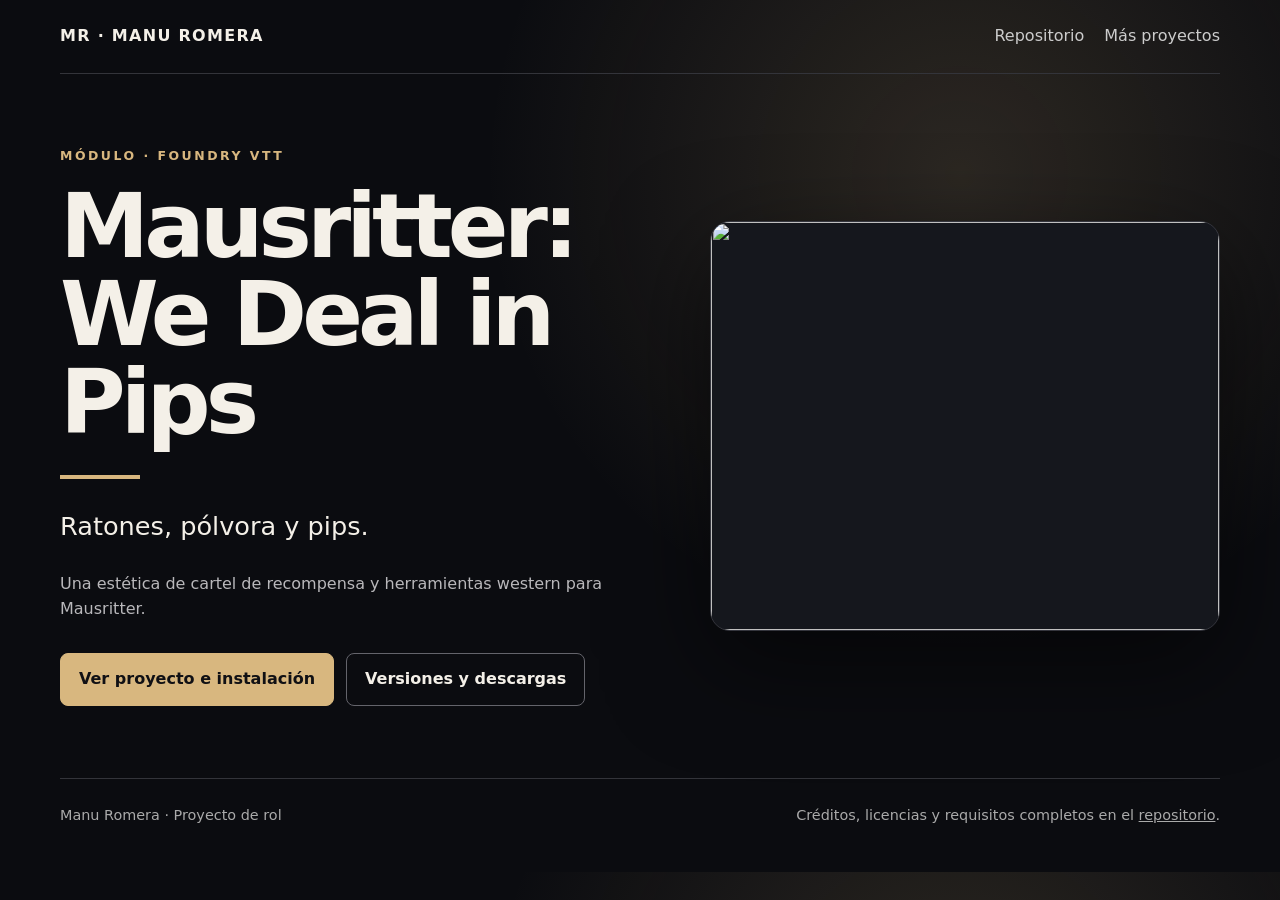
==== docs/index.html @ 1dc0e9ee "Add project landing page" ====
<!doctype html><html lang="es"><head><meta charset="utf-8"><meta name="viewport" content="width=device-width, initial-scale=1"><meta name="theme-color" content="#0b0c10"><title>Mausritter: We Deal in Pips · Manu Romera</title><meta name="description" content="Ratones, pólvora y pips."><style>:root{color-scheme:dark;--accent:#d8b77f}*{box-sizing:border-box}body{margin:0;background:radial-gradient(circle at 75% 20%,color-mix(in srgb,var(--accent) 16%,transparent),transparent 40%),#0b0c10;color:#f4f0e8;font-family:system-ui,-apple-system,Segoe UI,sans-serif;line-height:1.55}a{color:inherit}header,main,footer{width:min(1160px,calc(100% - 36px));margin:auto}header{display:flex;justify-content:space-between;gap:20px;align-items:center;padding:24px 0;border-bottom:1px solid #33343a}header a{text-decoration:none}header strong{letter-spacing:.08em}header nav{display:flex;gap:20px;color:#ccc}main{min-height:78vh;display:grid;grid-template-columns:1fr .88fr;align-items:center;gap:6%;padding:72px 0}.eyebrow{color:var(--accent);text-transform:uppercase;letter-spacing:.2em;font-size:.78rem;font-weight:800}h1{font-size:clamp(3rem,7vw,6rem);line-height:.98;letter-spacing:-.055em;margin:18px 0 28px}h1:after{content:"";display:block;width:80px;height:4px;background:var(--accent);margin-top:28px}.lead{font-size:clamp(1.25rem,2vw,1.6rem);max-width:600px}.detail{color:#b9b8bb;max-width:610px}.buttons{display:flex;flex-wrap:wrap;gap:12px;margin-top:32px}.buttons a{padding:13px 18px;border:1px solid #64646b;text-decoration:none;border-radius:8px;font-weight:700}.buttons .primary{background:var(--accent);color:#101014;border-color:var(--accent)}.visual{min-height:410px;background:#15171d;border:1px solid #34353d;border-radius:20px;display:grid;place-items:center;overflow:hidden;box-shadow:0 32px 100px #0008}.art{width:100%;height:100%;max-height:570px;object-fit:contain}.symbol{font-size:clamp(5rem,14vw,12rem);font-weight:900;letter-spacing:-.12em;color:var(--accent)}.symbol span{font-size:.4em;vertical-align:top;margin-left:.2em}footer{padding:25px 0 45px;border-top:1px solid #33343a;color:#aaa;font-size:.9rem;display:flex;justify-content:space-between;gap:20px;flex-wrap:wrap}@media(max-width:760px){main{grid-template-columns:1fr;padding:45px 0;gap:35px}.visual{min-height:250px}header nav{gap:10px;font-size:.85rem}}</style></head><body><header><a href="https://github.com/ManuRomera"><strong>MR · MANU ROMERA</strong></a><nav><a href="https://github.com/ManuRomera/mausritter-wdip">Repositorio</a><a href="https://github.com/ManuRomera?tab=repositories">Más proyectos</a></nav></header><main><div><div class="eyebrow">Módulo · Foundry VTT</div><h1>Mausritter: We Deal in Pips</h1><p class="lead">Ratones, pólvora y pips.</p><p class="detail">Una estética de cartel de recompensa y herramientas western para Mausritter.</p><div class="buttons"><a class="primary" href="https://github.com/ManuRomera/mausritter-wdip">Ver proyecto e instalación</a><a href="https://github.com/ManuRomera/mausritter-wdip/releases">Versiones y descargas</a></div></div><div class="visual"><img class="art" src="https://raw.githubusercontent.com/ManuRomera/mausritter-wdip/main/assets/wdip-cover.webp" alt="" loading="lazy"></div></main><footer><span>Manu Romera · Proyecto de rol</span><span>Créditos, licencias y requisitos completos en el <a href="https://github.com/ManuRomera/mausritter-wdip">repositorio</a>.</span></footer></body></html>
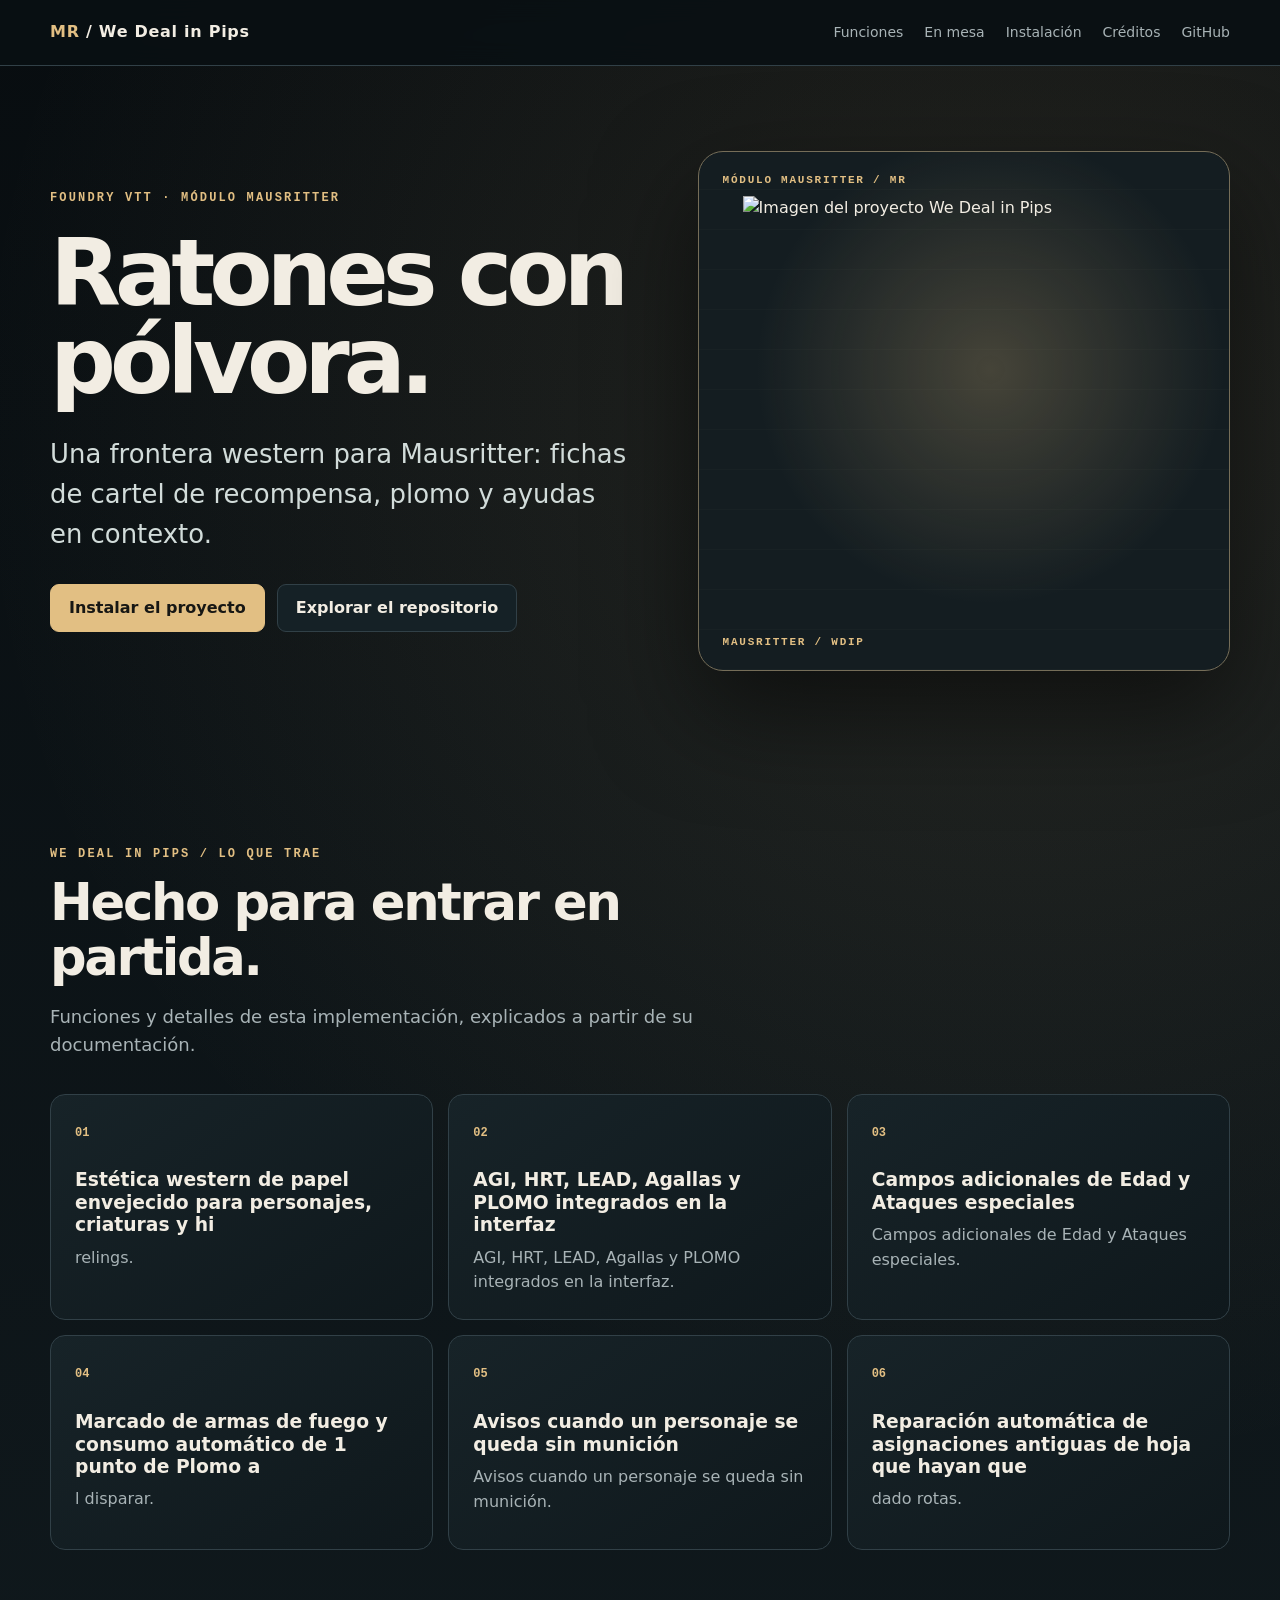
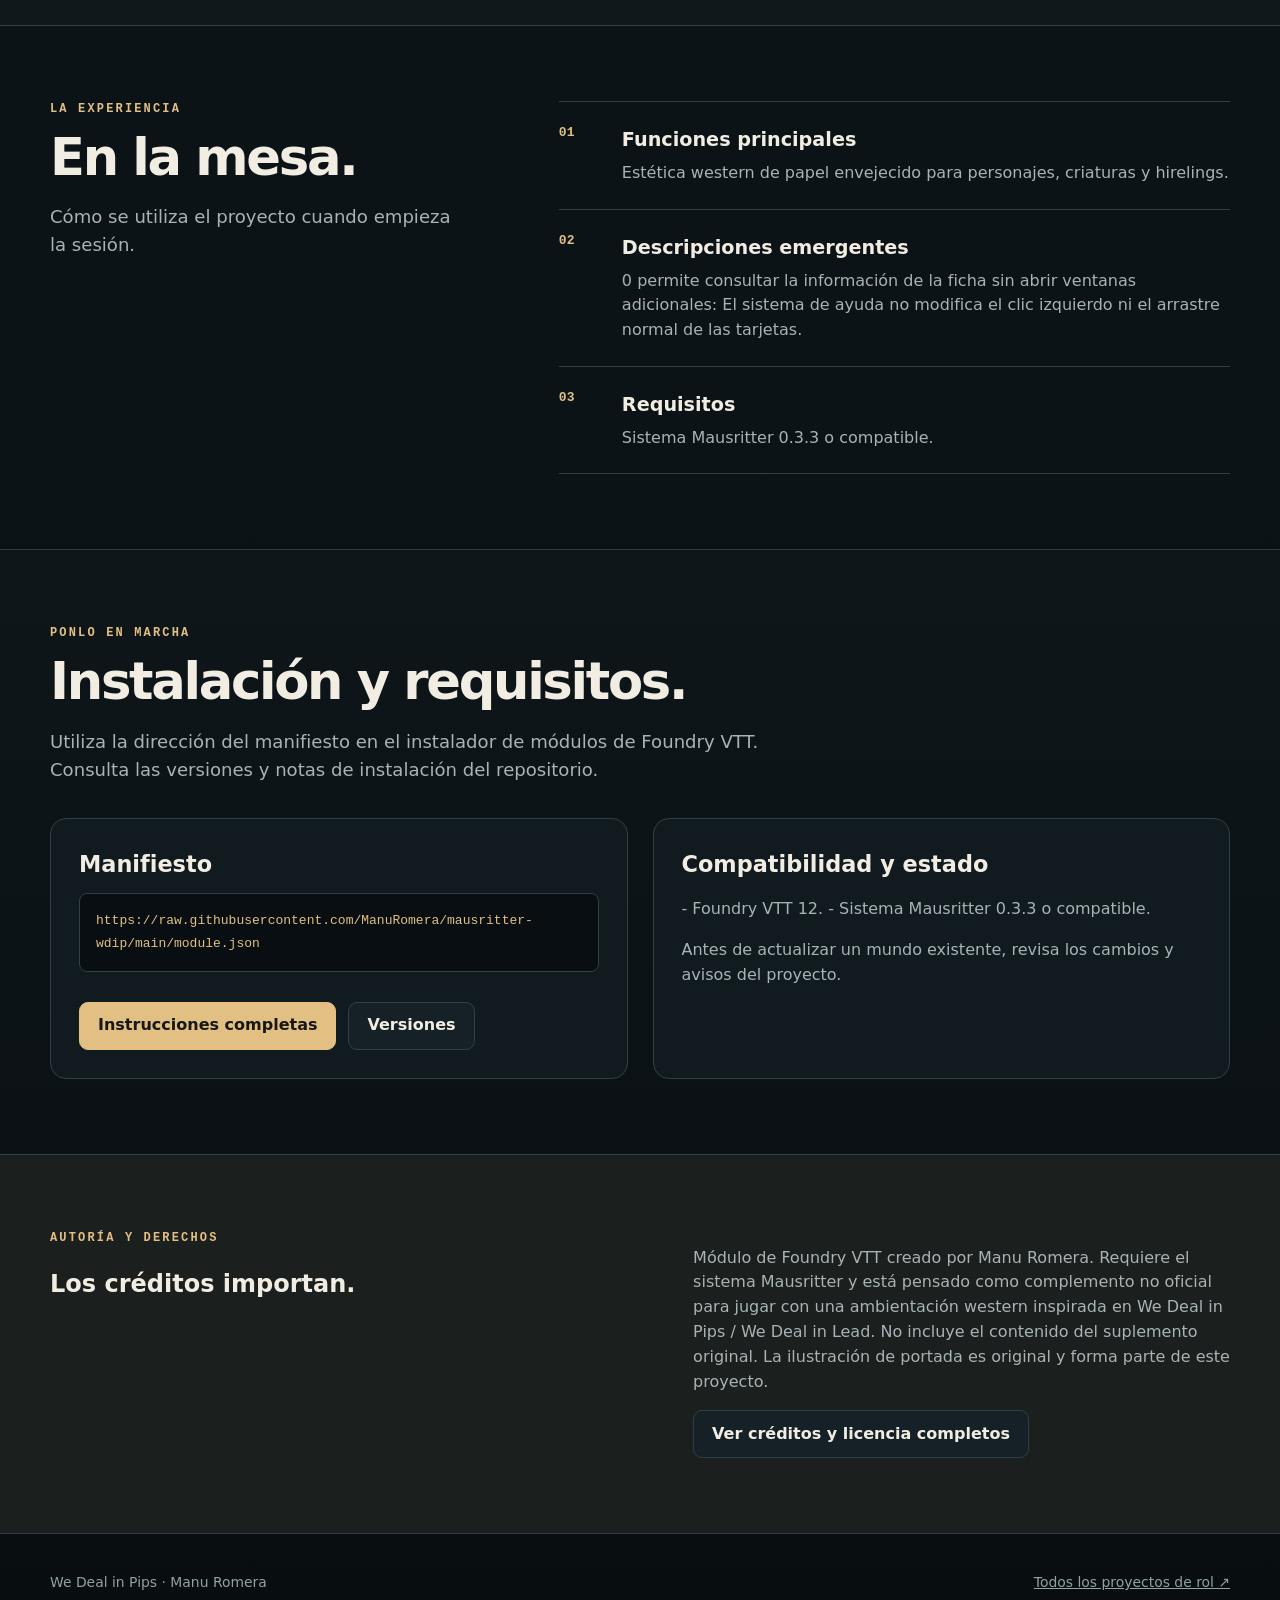
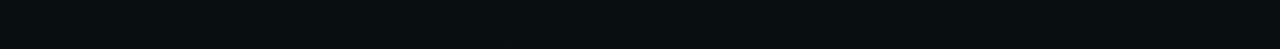
==== commit dc474438: "Expand project page with documented features and installation" ====
--- a/docs/index.html
+++ b/docs/index.html
@@ -1 +1 @@
-<!doctype html><html lang="es"><head><meta charset="utf-8"><meta name="viewport" content="width=device-width, initial-scale=1"><meta name="theme-color" content="#0b0c10"><title>Mausritter: We Deal in Pips · Manu Romera</title><meta name="description" content="Ratones, pólvora y pips."><style>:root{color-scheme:dark;--accent:#d8b77f}*{box-sizing:border-box}body{margin:0;background:radial-gradient(circle at 75% 20%,color-mix(in srgb,var(--accent) 16%,transparent),transparent 40%),#0b0c10;color:#f4f0e8;font-family:system-ui,-apple-system,Segoe UI,sans-serif;line-height:1.55}a{color:inherit}header,main,footer{width:min(1160px,calc(100% - 36px));margin:auto}header{display:flex;justify-content:space-between;gap:20px;align-items:center;padding:24px 0;border-bottom:1px solid #33343a}header a{text-decoration:none}header strong{letter-spacing:.08em}header nav{display:flex;gap:20px;color:#ccc}main{min-height:78vh;display:grid;grid-template-columns:1fr .88fr;align-items:center;gap:6%;padding:72px 0}.eyebrow{color:var(--accent);text-transform:uppercase;letter-spacing:.2em;font-size:.78rem;font-weight:800}h1{font-size:clamp(3rem,7vw,6rem);line-height:.98;letter-spacing:-.055em;margin:18px 0 28px}h1:after{content:"";display:block;width:80px;height:4px;background:var(--accent);margin-top:28px}.lead{font-size:clamp(1.25rem,2vw,1.6rem);max-width:600px}.detail{color:#b9b8bb;max-width:610px}.buttons{display:flex;flex-wrap:wrap;gap:12px;margin-top:32px}.buttons a{padding:13px 18px;border:1px solid #64646b;text-decoration:none;border-radius:8px;font-weight:700}.buttons .primary{background:var(--accent);color:#101014;border-color:var(--accent)}.visual{min-height:410px;background:#15171d;border:1px solid #34353d;border-radius:20px;display:grid;place-items:center;overflow:hidden;box-shadow:0 32px 100px #0008}.art{width:100%;height:100%;max-height:570px;object-fit:contain}.symbol{font-size:clamp(5rem,14vw,12rem);font-weight:900;letter-spacing:-.12em;color:var(--accent)}.symbol span{font-size:.4em;vertical-align:top;margin-left:.2em}footer{padding:25px 0 45px;border-top:1px solid #33343a;color:#aaa;font-size:.9rem;display:flex;justify-content:space-between;gap:20px;flex-wrap:wrap}@media(max-width:760px){main{grid-template-columns:1fr;padding:45px 0;gap:35px}.visual{min-height:250px}header nav{gap:10px;font-size:.85rem}}</style></head><body><header><a href="https://github.com/ManuRomera"><strong>MR · MANU ROMERA</strong></a><nav><a href="https://github.com/ManuRomera/mausritter-wdip">Repositorio</a><a href="https://github.com/ManuRomera?tab=repositories">Más proyectos</a></nav></header><main><div><div class="eyebrow">Módulo · Foundry VTT</div><h1>Mausritter: We Deal in Pips</h1><p class="lead">Ratones, pólvora y pips.</p><p class="detail">Una estética de cartel de recompensa y herramientas western para Mausritter.</p><div class="buttons"><a class="primary" href="https://github.com/ManuRomera/mausritter-wdip">Ver proyecto e instalación</a><a href="https://github.com/ManuRomera/mausritter-wdip/releases">Versiones y descargas</a></div></div><div class="visual"><img class="art" src="https://raw.githubusercontent.com/ManuRomera/mausritter-wdip/main/assets/wdip-cover.webp" alt="" loading="lazy"></div></main><footer><span>Manu Romera · Proyecto de rol</span><span>Créditos, licencias y requisitos completos en el <a href="https://github.com/ManuRomera/mausritter-wdip">repositorio</a>.</span></footer></body></html>+<!doctype html><html lang="es"><head><meta charset="utf-8"><meta name="viewport" content="width=device-width,initial-scale=1"><meta name="theme-color" content="#0b1014"><title>We Deal in Pips · Manu Romera</title><meta name="description" content="Una frontera western para Mausritter: fichas de cartel de recompensa, plomo y ayudas en contexto."><style>:root{--accent:#e2bf83;--bg:#0b1014;--panel:#121b20;--ink:#f2ede3;--muted:#a8b3b6;--line:#314047}*{box-sizing:border-box}html{scroll-behavior:smooth}body{margin:0;color:var(--ink);background:radial-gradient(circle at 80% 13%,color-mix(in srgb,var(--accent) 13%,transparent),transparent 35%),linear-gradient(#080d10,#10191d 55%,#080d10);font:16px/1.55 system-ui,-apple-system,Segoe UI,sans-serif}a{color:inherit}.wrap{width:min(1180px,calc(100% - 36px));margin:auto}.top{position:sticky;top:0;z-index:9;background:#091013e8;backdrop-filter:blur(12px);border-bottom:1px solid var(--line)}.top .wrap{min-height:65px;display:flex;align-items:center;justify-content:space-between;gap:22px}.brand{font-weight:900;letter-spacing:.045em;text-decoration:none}.brand b{color:var(--accent)}nav{display:flex;gap:21px;color:var(--muted);font-size:14px}nav a{text-decoration:none}nav a:hover{color:var(--accent)}.hero{padding:85px 0 100px;min-height:690px;display:grid;align-items:center}.hero-grid{display:grid;grid-template-columns:1.04fr .96fr;gap:6%;align-items:center}.eyebrow,.small{color:var(--accent);font:800 12px/1.4 ui-monospace,monospace;letter-spacing:.18em;text-transform:uppercase}h1{font-size:clamp(3.4rem,7.2vw,6.6rem);letter-spacing:-.065em;line-height:.96;margin:22px 0 28px}.lead{font-size:clamp(1.25rem,2.2vw,1.62rem);color:#d2dcda;max-width:680px}.actions{display:flex;flex-wrap:wrap;gap:12px;margin-top:30px}.btn{display:inline-flex;align-items:center;justify-content:center;min-height:48px;padding:10px 18px;border:1px solid var(--line);border-radius:9px;text-decoration:none;font-weight:800;background:#152126}.btn.primary{color:#171714;background:var(--accent);border-color:var(--accent)}.art{height:520px;border-radius:25px;border:1px solid color-mix(in srgb,var(--accent) 43%,#233038);background:radial-gradient(circle at 55% 42%,color-mix(in srgb,var(--accent) 24%,transparent),transparent 56%),repeating-linear-gradient(0deg,#ffffff04 0 1px,transparent 1px 40px),#141d21;position:relative;overflow:hidden;display:grid;place-items:center;box-shadow:0 40px 100px #0008}.art img{width:100%;height:100%;object-fit:contain;padding:44px}.artlabel,.artbottom{position:absolute;left:24px;z-index:2;font:800 11px ui-monospace,monospace;letter-spacing:.16em;color:var(--accent);text-transform:uppercase}.artlabel{top:22px}.artbottom{bottom:22px}.artword{max-width:90%;font-size:clamp(3.7rem,7vw,7rem);line-height:.9;letter-spacing:-.08em;font-weight:950;text-align:center;text-shadow:0 10px 55px #0009;color:var(--accent)}section.content{padding:75px 0}.sectionhead{max-width:780px;margin-bottom:34px}.sectionhead h2{font-size:clamp(2.2rem,4vw,3.5rem);letter-spacing:-.045em;line-height:1.08;margin:12px 0}.sectionhead p{color:var(--muted);font-size:1.13rem}.grid{display:grid;grid-template-columns:repeat(3,1fr);gap:15px}.card{border:1px solid var(--line);border-radius:15px;padding:24px;background:linear-gradient(145deg,#172328,#0f181c);min-height:215px}.number{font:800 12px ui-monospace,monospace;color:var(--accent)}.card h3{font-size:1.17rem;line-height:1.2;margin:26px 0 9px}.card p{color:var(--muted);margin:0}.journey{border-top:1px solid var(--line);border-bottom:1px solid var(--line);background:#0a1115a8}.flow{display:grid;grid-template-columns:.75fr 1.25fr;gap:9%;align-items:start}.steps{border-top:1px solid var(--line)}.step{display:grid;grid-template-columns:48px 1fr;gap:15px;padding:23px 0;border-bottom:1px solid var(--line)}.step b{color:var(--accent);font:800 13px ui-monospace,monospace}.step h3{margin:0 0 6px;font-size:1.2rem}.step p{margin:0;color:var(--muted)}.install{display:grid;grid-template-columns:1fr 1fr;gap:25px}.box{border:1px solid var(--line);border-radius:16px;padding:28px;background:#101a1f}.box h3{margin:0 0 12px;font-size:1.4rem}.box p{color:var(--muted)}.manifest{background:#080e11;border:1px solid var(--line);padding:16px;border-radius:8px;color:var(--accent);font:13px/1.7 ui-monospace,monospace;overflow-wrap:anywhere;user-select:all}.credit{background:color-mix(in srgb,var(--accent) 8%,#0a1115);border-top:1px solid var(--line);border-bottom:1px solid var(--line)}.creditgrid{display:grid;grid-template-columns:1fr 1fr;gap:9%}.credit p{color:var(--muted)}footer{padding:38px 0 55px;color:#91a2a7;font-size:.87rem}.footerrow{display:flex;gap:20px;justify-content:space-between;flex-wrap:wrap}@media(max-width:850px){.hero-grid,.flow,.install,.creditgrid{grid-template-columns:1fr}.hero{padding:60px 0}.art{height:380px}.grid{grid-template-columns:repeat(2,1fr)}}@media(max-width:570px){nav a:nth-child(1),nav a:nth-child(2){display:none}.grid{grid-template-columns:1fr}.art{height:290px}.art img{padding:28px}.hero{padding:46px 0}section.content{padding:55px 0}h1{font-size:3.6rem}}</style></head><body><header class="top"><div class="wrap"><a class="brand" href="https://manuromera.github.io/ManuRomera/"><b>MR</b> / We Deal in Pips</a><nav><a href="#funciones">Funciones</a><a href="#en-mesa">En mesa</a><a href="#instalacion">Instalación</a><a href="#creditos">Créditos</a><a href="https://github.com/ManuRomera/mausritter-wdip">GitHub</a></nav></div></header><main><section class="hero"><div class="wrap hero-grid"><div><div class="eyebrow">Foundry VTT · Módulo Mausritter</div><h1>Ratones con pólvora.</h1><p class="lead">Una frontera western para Mausritter: fichas de cartel de recompensa, plomo y ayudas en contexto.</p><div class="actions"><a class="btn primary" href="#instalacion">Instalar el proyecto</a><a class="btn" href="https://github.com/ManuRomera/mausritter-wdip">Explorar el repositorio</a></div></div><div class="art" aria-label="Presentación visual del proyecto"><span class="artlabel">Módulo Mausritter / MR</span><img src="https://raw.githubusercontent.com/ManuRomera/mausritter-wdip/main/assets/wdip-cover.webp" alt="Imagen del proyecto We Deal in Pips" loading="eager"><span class="artbottom">mausritter / wdip</span></div></div></section><section class="content" id="funciones"><div class="wrap"><div class="sectionhead"><div class="small">We Deal in Pips / lo que trae</div><h2>Hecho para entrar en partida.</h2><p>Funciones y detalles de esta implementación, explicados a partir de su documentación.</p></div><div class="grid"><article class="card"><span class="number">01</span><h3>Estética western de papel envejecido para personajes, criaturas y hi</h3><p>relings.</p></article><article class="card"><span class="number">02</span><h3>AGI, HRT, LEAD, Agallas y PLOMO integrados en la interfaz</h3><p>AGI, HRT, LEAD, Agallas y PLOMO integrados en la interfaz.</p></article><article class="card"><span class="number">03</span><h3>Campos adicionales de Edad y Ataques especiales</h3><p>Campos adicionales de Edad y Ataques especiales.</p></article><article class="card"><span class="number">04</span><h3>Marcado de armas de fuego y consumo automático de 1 punto de Plomo a</h3><p>l disparar.</p></article><article class="card"><span class="number">05</span><h3>Avisos cuando un personaje se queda sin munición</h3><p>Avisos cuando un personaje se queda sin munición.</p></article><article class="card"><span class="number">06</span><h3>Reparación automática de asignaciones antiguas de hoja que hayan que</h3><p>dado rotas.</p></article></div></div></section><section class="content journey" id="en-mesa"><div class="wrap flow"><div class="sectionhead"><div class="small">La experiencia</div><h2>En la mesa.</h2><p>Cómo se utiliza el proyecto cuando empieza la sesión.</p></div><div class="steps"><div class="step"><b>01</b><div><h3>Funciones principales</h3><p>Estética western de papel envejecido para personajes, criaturas y hirelings.</p></div></div><div class="step"><b>02</b><div><h3>Descripciones emergentes</h3><p>0 permite consultar la información de la ficha sin abrir ventanas adicionales: El sistema de ayuda no modifica el clic izquierdo ni el arrastre normal de las tarjetas.</p></div></div><div class="step"><b>03</b><div><h3>Requisitos</h3><p>Sistema Mausritter 0.3.3 o compatible.</p></div></div></div></div></section><section class="content" id="instalacion"><div class="wrap"><div class="sectionhead"><div class="small">Ponlo en marcha</div><h2>Instalación y requisitos.</h2><p>Utiliza la dirección del manifiesto en el instalador de módulos de Foundry VTT. Consulta las versiones y notas de instalación del repositorio.</p></div><div class="install"><div class="box"><h3>Manifiesto</h3><div class="manifest">https://raw.githubusercontent.com/ManuRomera/mausritter-wdip/main/module.json</div><div class="actions"><a class="btn primary" href="https://github.com/ManuRomera/mausritter-wdip">Instrucciones completas</a><a class="btn" href="https://github.com/ManuRomera/mausritter-wdip/releases">Versiones</a></div></div><div class="box"><h3>Compatibilidad y estado</h3><p>- Foundry VTT 12. - Sistema Mausritter 0.3.3 o compatible.</p><p>Antes de actualizar un mundo existente, revisa los cambios y avisos del proyecto.</p></div></div></div></section><section class="content credit" id="creditos"><div class="wrap creditgrid"><div><div class="small">Autoría y derechos</div><h2>Los créditos importan.</h2></div><div><p>Módulo de Foundry VTT creado por Manu Romera. Requiere el sistema Mausritter y está pensado como complemento no oficial para jugar con una ambientación western inspirada en We Deal in Pips / We Deal in Lead. No incluye el contenido del suplemento original. La ilustración de portada es original y forma parte de este proyecto.</p><a class="btn" href="https://github.com/ManuRomera/mausritter-wdip">Ver créditos y licencia completos</a></div></div></section></main><footer><div class="wrap footerrow"><span>We Deal in Pips · Manu Romera</span><a href="https://manuromera.github.io/ManuRomera/">Todos los proyectos de rol ↗</a></div></footer></body></html>
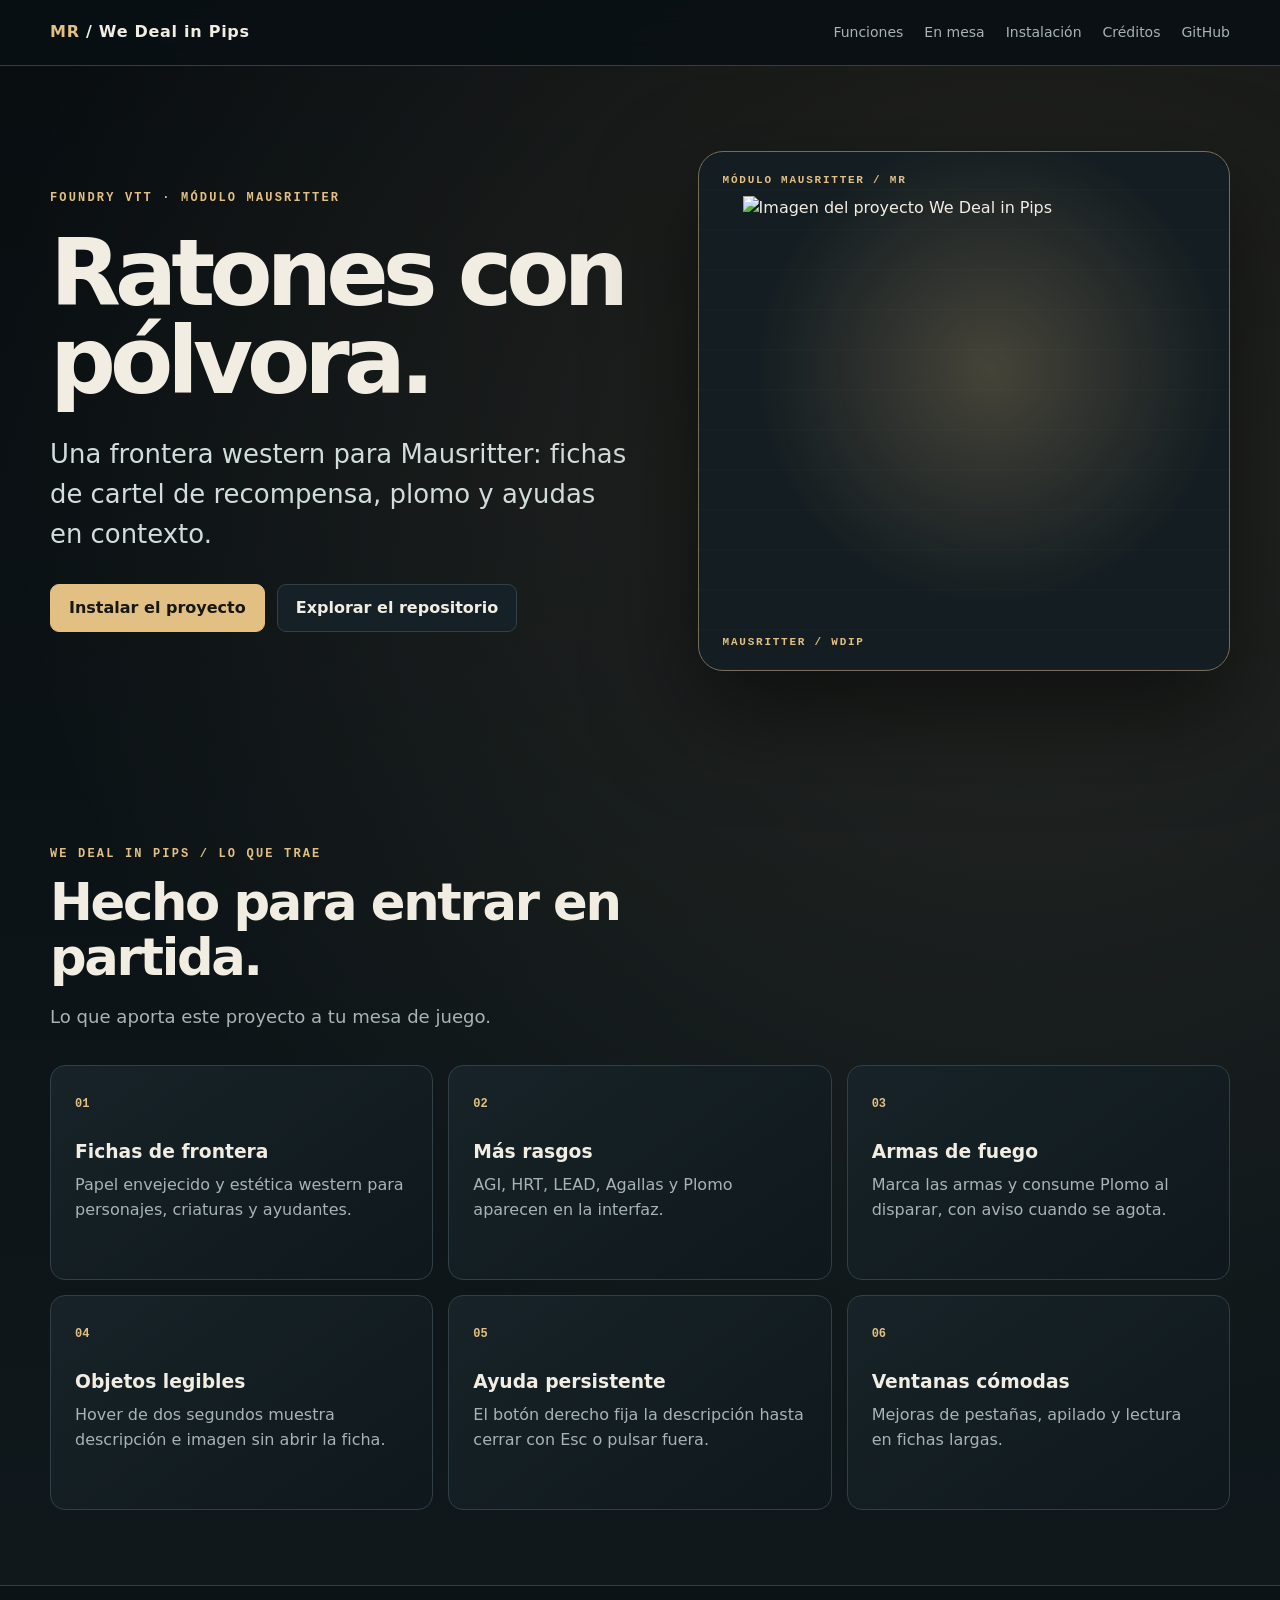
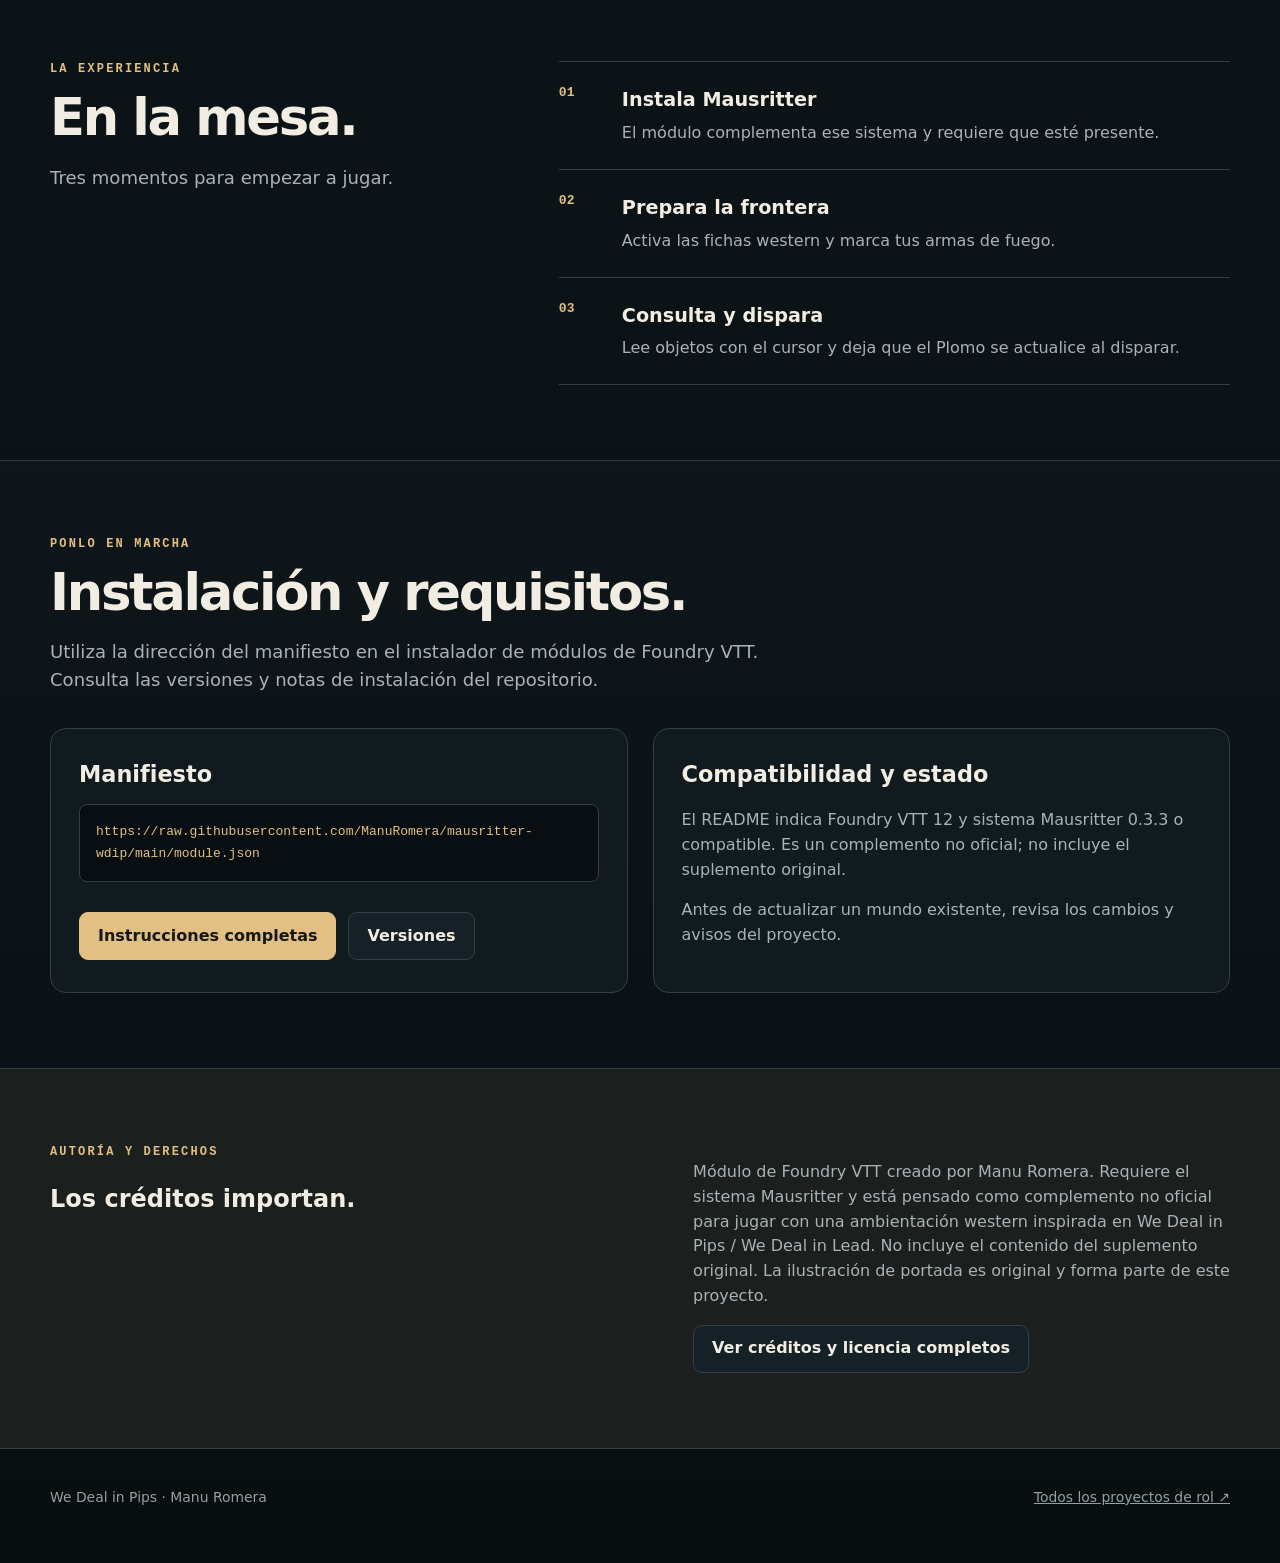
==== commit bfbc6698: "Write project-specific features and play flow" ====
--- a/docs/index.html
+++ b/docs/index.html
@@ -1 +1 @@
-<!doctype html><html lang="es"><head><meta charset="utf-8"><meta name="viewport" content="width=device-width,initial-scale=1"><meta name="theme-color" content="#0b1014"><title>We Deal in Pips · Manu Romera</title><meta name="description" content="Una frontera western para Mausritter: fichas de cartel de recompensa, plomo y ayudas en contexto."><style>:root{--accent:#e2bf83;--bg:#0b1014;--panel:#121b20;--ink:#f2ede3;--muted:#a8b3b6;--line:#314047}*{box-sizing:border-box}html{scroll-behavior:smooth}body{margin:0;color:var(--ink);background:radial-gradient(circle at 80% 13%,color-mix(in srgb,var(--accent) 13%,transparent),transparent 35%),linear-gradient(#080d10,#10191d 55%,#080d10);font:16px/1.55 system-ui,-apple-system,Segoe UI,sans-serif}a{color:inherit}.wrap{width:min(1180px,calc(100% - 36px));margin:auto}.top{position:sticky;top:0;z-index:9;background:#091013e8;backdrop-filter:blur(12px);border-bottom:1px solid var(--line)}.top .wrap{min-height:65px;display:flex;align-items:center;justify-content:space-between;gap:22px}.brand{font-weight:900;letter-spacing:.045em;text-decoration:none}.brand b{color:var(--accent)}nav{display:flex;gap:21px;color:var(--muted);font-size:14px}nav a{text-decoration:none}nav a:hover{color:var(--accent)}.hero{padding:85px 0 100px;min-height:690px;display:grid;align-items:center}.hero-grid{display:grid;grid-template-columns:1.04fr .96fr;gap:6%;align-items:center}.eyebrow,.small{color:var(--accent);font:800 12px/1.4 ui-monospace,monospace;letter-spacing:.18em;text-transform:uppercase}h1{font-size:clamp(3.4rem,7.2vw,6.6rem);letter-spacing:-.065em;line-height:.96;margin:22px 0 28px}.lead{font-size:clamp(1.25rem,2.2vw,1.62rem);color:#d2dcda;max-width:680px}.actions{display:flex;flex-wrap:wrap;gap:12px;margin-top:30px}.btn{display:inline-flex;align-items:center;justify-content:center;min-height:48px;padding:10px 18px;border:1px solid var(--line);border-radius:9px;text-decoration:none;font-weight:800;background:#152126}.btn.primary{color:#171714;background:var(--accent);border-color:var(--accent)}.art{height:520px;border-radius:25px;border:1px solid color-mix(in srgb,var(--accent) 43%,#233038);background:radial-gradient(circle at 55% 42%,color-mix(in srgb,var(--accent) 24%,transparent),transparent 56%),repeating-linear-gradient(0deg,#ffffff04 0 1px,transparent 1px 40px),#141d21;position:relative;overflow:hidden;display:grid;place-items:center;box-shadow:0 40px 100px #0008}.art img{width:100%;height:100%;object-fit:contain;padding:44px}.artlabel,.artbottom{position:absolute;left:24px;z-index:2;font:800 11px ui-monospace,monospace;letter-spacing:.16em;color:var(--accent);text-transform:uppercase}.artlabel{top:22px}.artbottom{bottom:22px}.artword{max-width:90%;font-size:clamp(3.7rem,7vw,7rem);line-height:.9;letter-spacing:-.08em;font-weight:950;text-align:center;text-shadow:0 10px 55px #0009;color:var(--accent)}section.content{padding:75px 0}.sectionhead{max-width:780px;margin-bottom:34px}.sectionhead h2{font-size:clamp(2.2rem,4vw,3.5rem);letter-spacing:-.045em;line-height:1.08;margin:12px 0}.sectionhead p{color:var(--muted);font-size:1.13rem}.grid{display:grid;grid-template-columns:repeat(3,1fr);gap:15px}.card{border:1px solid var(--line);border-radius:15px;padding:24px;background:linear-gradient(145deg,#172328,#0f181c);min-height:215px}.number{font:800 12px ui-monospace,monospace;color:var(--accent)}.card h3{font-size:1.17rem;line-height:1.2;margin:26px 0 9px}.card p{color:var(--muted);margin:0}.journey{border-top:1px solid var(--line);border-bottom:1px solid var(--line);background:#0a1115a8}.flow{display:grid;grid-template-columns:.75fr 1.25fr;gap:9%;align-items:start}.steps{border-top:1px solid var(--line)}.step{display:grid;grid-template-columns:48px 1fr;gap:15px;padding:23px 0;border-bottom:1px solid var(--line)}.step b{color:var(--accent);font:800 13px ui-monospace,monospace}.step h3{margin:0 0 6px;font-size:1.2rem}.step p{margin:0;color:var(--muted)}.install{display:grid;grid-template-columns:1fr 1fr;gap:25px}.box{border:1px solid var(--line);border-radius:16px;padding:28px;background:#101a1f}.box h3{margin:0 0 12px;font-size:1.4rem}.box p{color:var(--muted)}.manifest{background:#080e11;border:1px solid var(--line);padding:16px;border-radius:8px;color:var(--accent);font:13px/1.7 ui-monospace,monospace;overflow-wrap:anywhere;user-select:all}.credit{background:color-mix(in srgb,var(--accent) 8%,#0a1115);border-top:1px solid var(--line);border-bottom:1px solid var(--line)}.creditgrid{display:grid;grid-template-columns:1fr 1fr;gap:9%}.credit p{color:var(--muted)}footer{padding:38px 0 55px;color:#91a2a7;font-size:.87rem}.footerrow{display:flex;gap:20px;justify-content:space-between;flex-wrap:wrap}@media(max-width:850px){.hero-grid,.flow,.install,.creditgrid{grid-template-columns:1fr}.hero{padding:60px 0}.art{height:380px}.grid{grid-template-columns:repeat(2,1fr)}}@media(max-width:570px){nav a:nth-child(1),nav a:nth-child(2){display:none}.grid{grid-template-columns:1fr}.art{height:290px}.art img{padding:28px}.hero{padding:46px 0}section.content{padding:55px 0}h1{font-size:3.6rem}}</style></head><body><header class="top"><div class="wrap"><a class="brand" href="https://manuromera.github.io/ManuRomera/"><b>MR</b> / We Deal in Pips</a><nav><a href="#funciones">Funciones</a><a href="#en-mesa">En mesa</a><a href="#instalacion">Instalación</a><a href="#creditos">Créditos</a><a href="https://github.com/ManuRomera/mausritter-wdip">GitHub</a></nav></div></header><main><section class="hero"><div class="wrap hero-grid"><div><div class="eyebrow">Foundry VTT · Módulo Mausritter</div><h1>Ratones con pólvora.</h1><p class="lead">Una frontera western para Mausritter: fichas de cartel de recompensa, plomo y ayudas en contexto.</p><div class="actions"><a class="btn primary" href="#instalacion">Instalar el proyecto</a><a class="btn" href="https://github.com/ManuRomera/mausritter-wdip">Explorar el repositorio</a></div></div><div class="art" aria-label="Presentación visual del proyecto"><span class="artlabel">Módulo Mausritter / MR</span><img src="https://raw.githubusercontent.com/ManuRomera/mausritter-wdip/main/assets/wdip-cover.webp" alt="Imagen del proyecto We Deal in Pips" loading="eager"><span class="artbottom">mausritter / wdip</span></div></div></section><section class="content" id="funciones"><div class="wrap"><div class="sectionhead"><div class="small">We Deal in Pips / lo que trae</div><h2>Hecho para entrar en partida.</h2><p>Funciones y detalles de esta implementación, explicados a partir de su documentación.</p></div><div class="grid"><article class="card"><span class="number">01</span><h3>Estética western de papel envejecido para personajes, criaturas y hi</h3><p>relings.</p></article><article class="card"><span class="number">02</span><h3>AGI, HRT, LEAD, Agallas y PLOMO integrados en la interfaz</h3><p>AGI, HRT, LEAD, Agallas y PLOMO integrados en la interfaz.</p></article><article class="card"><span class="number">03</span><h3>Campos adicionales de Edad y Ataques especiales</h3><p>Campos adicionales de Edad y Ataques especiales.</p></article><article class="card"><span class="number">04</span><h3>Marcado de armas de fuego y consumo automático de 1 punto de Plomo a</h3><p>l disparar.</p></article><article class="card"><span class="number">05</span><h3>Avisos cuando un personaje se queda sin munición</h3><p>Avisos cuando un personaje se queda sin munición.</p></article><article class="card"><span class="number">06</span><h3>Reparación automática de asignaciones antiguas de hoja que hayan que</h3><p>dado rotas.</p></article></div></div></section><section class="content journey" id="en-mesa"><div class="wrap flow"><div class="sectionhead"><div class="small">La experiencia</div><h2>En la mesa.</h2><p>Cómo se utiliza el proyecto cuando empieza la sesión.</p></div><div class="steps"><div class="step"><b>01</b><div><h3>Funciones principales</h3><p>Estética western de papel envejecido para personajes, criaturas y hirelings.</p></div></div><div class="step"><b>02</b><div><h3>Descripciones emergentes</h3><p>0 permite consultar la información de la ficha sin abrir ventanas adicionales: El sistema de ayuda no modifica el clic izquierdo ni el arrastre normal de las tarjetas.</p></div></div><div class="step"><b>03</b><div><h3>Requisitos</h3><p>Sistema Mausritter 0.3.3 o compatible.</p></div></div></div></div></section><section class="content" id="instalacion"><div class="wrap"><div class="sectionhead"><div class="small">Ponlo en marcha</div><h2>Instalación y requisitos.</h2><p>Utiliza la dirección del manifiesto en el instalador de módulos de Foundry VTT. Consulta las versiones y notas de instalación del repositorio.</p></div><div class="install"><div class="box"><h3>Manifiesto</h3><div class="manifest">https://raw.githubusercontent.com/ManuRomera/mausritter-wdip/main/module.json</div><div class="actions"><a class="btn primary" href="https://github.com/ManuRomera/mausritter-wdip">Instrucciones completas</a><a class="btn" href="https://github.com/ManuRomera/mausritter-wdip/releases">Versiones</a></div></div><div class="box"><h3>Compatibilidad y estado</h3><p>- Foundry VTT 12. - Sistema Mausritter 0.3.3 o compatible.</p><p>Antes de actualizar un mundo existente, revisa los cambios y avisos del proyecto.</p></div></div></div></section><section class="content credit" id="creditos"><div class="wrap creditgrid"><div><div class="small">Autoría y derechos</div><h2>Los créditos importan.</h2></div><div><p>Módulo de Foundry VTT creado por Manu Romera. Requiere el sistema Mausritter y está pensado como complemento no oficial para jugar con una ambientación western inspirada en We Deal in Pips / We Deal in Lead. No incluye el contenido del suplemento original. La ilustración de portada es original y forma parte de este proyecto.</p><a class="btn" href="https://github.com/ManuRomera/mausritter-wdip">Ver créditos y licencia completos</a></div></div></section></main><footer><div class="wrap footerrow"><span>We Deal in Pips · Manu Romera</span><a href="https://manuromera.github.io/ManuRomera/">Todos los proyectos de rol ↗</a></div></footer></body></html>+<!doctype html><html lang="es"><head><meta charset="utf-8"><meta name="viewport" content="width=device-width,initial-scale=1"><meta name="theme-color" content="#0b1014"><title>We Deal in Pips · Manu Romera</title><meta name="description" content="Una frontera western para Mausritter: fichas de cartel de recompensa, plomo y ayudas en contexto."><style>:root{--accent:#e2bf83;--bg:#0b1014;--panel:#121b20;--ink:#f2ede3;--muted:#a8b3b6;--line:#314047}*{box-sizing:border-box}html{scroll-behavior:smooth}body{margin:0;color:var(--ink);background:radial-gradient(circle at 80% 13%,color-mix(in srgb,var(--accent) 13%,transparent),transparent 35%),linear-gradient(#080d10,#10191d 55%,#080d10);font:16px/1.55 system-ui,-apple-system,Segoe UI,sans-serif}a{color:inherit}.wrap{width:min(1180px,calc(100% - 36px));margin:auto}.top{position:sticky;top:0;z-index:9;background:#091013e8;backdrop-filter:blur(12px);border-bottom:1px solid var(--line)}.top .wrap{min-height:65px;display:flex;align-items:center;justify-content:space-between;gap:22px}.brand{font-weight:900;letter-spacing:.045em;text-decoration:none}.brand b{color:var(--accent)}nav{display:flex;gap:21px;color:var(--muted);font-size:14px}nav a{text-decoration:none}nav a:hover{color:var(--accent)}.hero{padding:85px 0 100px;min-height:690px;display:grid;align-items:center}.hero-grid{display:grid;grid-template-columns:1.04fr .96fr;gap:6%;align-items:center}.eyebrow,.small{color:var(--accent);font:800 12px/1.4 ui-monospace,monospace;letter-spacing:.18em;text-transform:uppercase}h1{font-size:clamp(3.4rem,7.2vw,6.6rem);letter-spacing:-.065em;line-height:.96;margin:22px 0 28px}.lead{font-size:clamp(1.25rem,2.2vw,1.62rem);color:#d2dcda;max-width:680px}.actions{display:flex;flex-wrap:wrap;gap:12px;margin-top:30px}.btn{display:inline-flex;align-items:center;justify-content:center;min-height:48px;padding:10px 18px;border:1px solid var(--line);border-radius:9px;text-decoration:none;font-weight:800;background:#152126}.btn.primary{color:#171714;background:var(--accent);border-color:var(--accent)}.art{height:520px;border-radius:25px;border:1px solid color-mix(in srgb,var(--accent) 43%,#233038);background:radial-gradient(circle at 55% 42%,color-mix(in srgb,var(--accent) 24%,transparent),transparent 56%),repeating-linear-gradient(0deg,#ffffff04 0 1px,transparent 1px 40px),#141d21;position:relative;overflow:hidden;display:grid;place-items:center;box-shadow:0 40px 100px #0008}.art img{width:100%;height:100%;object-fit:contain;padding:44px}.artlabel,.artbottom{position:absolute;left:24px;z-index:2;font:800 11px ui-monospace,monospace;letter-spacing:.16em;color:var(--accent);text-transform:uppercase}.artlabel{top:22px}.artbottom{bottom:22px}.artword{max-width:90%;font-size:clamp(3.7rem,7vw,7rem);line-height:.9;letter-spacing:-.08em;font-weight:950;text-align:center;text-shadow:0 10px 55px #0009;color:var(--accent)}section.content{padding:75px 0}.sectionhead{max-width:780px;margin-bottom:34px}.sectionhead h2{font-size:clamp(2.2rem,4vw,3.5rem);letter-spacing:-.045em;line-height:1.08;margin:12px 0}.sectionhead p{color:var(--muted);font-size:1.13rem}.grid{display:grid;grid-template-columns:repeat(3,1fr);gap:15px}.card{border:1px solid var(--line);border-radius:15px;padding:24px;background:linear-gradient(145deg,#172328,#0f181c);min-height:215px}.number{font:800 12px ui-monospace,monospace;color:var(--accent)}.card h3{font-size:1.17rem;line-height:1.2;margin:26px 0 9px}.card p{color:var(--muted);margin:0}.journey{border-top:1px solid var(--line);border-bottom:1px solid var(--line);background:#0a1115a8}.flow{display:grid;grid-template-columns:.75fr 1.25fr;gap:9%;align-items:start}.steps{border-top:1px solid var(--line)}.step{display:grid;grid-template-columns:48px 1fr;gap:15px;padding:23px 0;border-bottom:1px solid var(--line)}.step b{color:var(--accent);font:800 13px ui-monospace,monospace}.step h3{margin:0 0 6px;font-size:1.2rem}.step p{margin:0;color:var(--muted)}.install{display:grid;grid-template-columns:1fr 1fr;gap:25px}.box{border:1px solid var(--line);border-radius:16px;padding:28px;background:#101a1f}.box h3{margin:0 0 12px;font-size:1.4rem}.box p{color:var(--muted)}.manifest{background:#080e11;border:1px solid var(--line);padding:16px;border-radius:8px;color:var(--accent);font:13px/1.7 ui-monospace,monospace;overflow-wrap:anywhere;user-select:all}.credit{background:color-mix(in srgb,var(--accent) 8%,#0a1115);border-top:1px solid var(--line);border-bottom:1px solid var(--line)}.creditgrid{display:grid;grid-template-columns:1fr 1fr;gap:9%}.credit p{color:var(--muted)}footer{padding:38px 0 55px;color:#91a2a7;font-size:.87rem}.footerrow{display:flex;gap:20px;justify-content:space-between;flex-wrap:wrap}@media(max-width:850px){.hero-grid,.flow,.install,.creditgrid{grid-template-columns:1fr}.hero{padding:60px 0}.art{height:380px}.grid{grid-template-columns:repeat(2,1fr)}}@media(max-width:570px){nav a:nth-child(1),nav a:nth-child(2){display:none}.grid{grid-template-columns:1fr}.art{height:290px}.art img{padding:28px}.hero{padding:46px 0}section.content{padding:55px 0}h1{font-size:3.6rem}}</style></head><body><header class="top"><div class="wrap"><a class="brand" href="https://manuromera.github.io/ManuRomera/"><b>MR</b> / We Deal in Pips</a><nav><a href="#funciones">Funciones</a><a href="#en-mesa">En mesa</a><a href="#instalacion">Instalación</a><a href="#creditos">Créditos</a><a href="https://github.com/ManuRomera/mausritter-wdip">GitHub</a></nav></div></header><main><section class="hero"><div class="wrap hero-grid"><div><div class="eyebrow">Foundry VTT · Módulo Mausritter</div><h1>Ratones con pólvora.</h1><p class="lead">Una frontera western para Mausritter: fichas de cartel de recompensa, plomo y ayudas en contexto.</p><div class="actions"><a class="btn primary" href="#instalacion">Instalar el proyecto</a><a class="btn" href="https://github.com/ManuRomera/mausritter-wdip">Explorar el repositorio</a></div></div><div class="art" aria-label="Presentación visual del proyecto"><span class="artlabel">Módulo Mausritter / MR</span><img src="https://raw.githubusercontent.com/ManuRomera/mausritter-wdip/main/assets/wdip-cover.webp" alt="Imagen del proyecto We Deal in Pips" loading="eager"><span class="artbottom">mausritter / wdip</span></div></div></section><section class="content" id="funciones"><div class="wrap"><div class="sectionhead"><div class="small">We Deal in Pips / lo que trae</div><h2>Hecho para entrar en partida.</h2><p>Lo que aporta este proyecto a tu mesa de juego.</p></div><div class="grid"><article class="card"><span class="number">01</span><h3>Fichas de frontera</h3><p>Papel envejecido y estética western para personajes, criaturas y ayudantes.</p></article><article class="card"><span class="number">02</span><h3>Más rasgos</h3><p>AGI, HRT, LEAD, Agallas y Plomo aparecen en la interfaz.</p></article><article class="card"><span class="number">03</span><h3>Armas de fuego</h3><p>Marca las armas y consume Plomo al disparar, con aviso cuando se agota.</p></article><article class="card"><span class="number">04</span><h3>Objetos legibles</h3><p>Hover de dos segundos muestra descripción e imagen sin abrir la ficha.</p></article><article class="card"><span class="number">05</span><h3>Ayuda persistente</h3><p>El botón derecho fija la descripción hasta cerrar con Esc o pulsar fuera.</p></article><article class="card"><span class="number">06</span><h3>Ventanas cómodas</h3><p>Mejoras de pestañas, apilado y lectura en fichas largas.</p></article></div></div></section><section class="content journey" id="en-mesa"><div class="wrap flow"><div class="sectionhead"><div class="small">La experiencia</div><h2>En la mesa.</h2><p>Tres momentos para empezar a jugar.</p></div><div class="steps"><div class="step"><b>01</b><div><h3>Instala Mausritter</h3><p>El módulo complementa ese sistema y requiere que esté presente.</p></div></div><div class="step"><b>02</b><div><h3>Prepara la frontera</h3><p>Activa las fichas western y marca tus armas de fuego.</p></div></div><div class="step"><b>03</b><div><h3>Consulta y dispara</h3><p>Lee objetos con el cursor y deja que el Plomo se actualice al disparar.</p></div></div></div></div></section><section class="content" id="instalacion"><div class="wrap"><div class="sectionhead"><div class="small">Ponlo en marcha</div><h2>Instalación y requisitos.</h2><p>Utiliza la dirección del manifiesto en el instalador de módulos de Foundry VTT. Consulta las versiones y notas de instalación del repositorio.</p></div><div class="install"><div class="box"><h3>Manifiesto</h3><div class="manifest">https://raw.githubusercontent.com/ManuRomera/mausritter-wdip/main/module.json</div><div class="actions"><a class="btn primary" href="https://github.com/ManuRomera/mausritter-wdip">Instrucciones completas</a><a class="btn" href="https://github.com/ManuRomera/mausritter-wdip/releases">Versiones</a></div></div><div class="box"><h3>Compatibilidad y estado</h3><p>El README indica Foundry VTT 12 y sistema Mausritter 0.3.3 o compatible. Es un complemento no oficial; no incluye el suplemento original.</p><p>Antes de actualizar un mundo existente, revisa los cambios y avisos del proyecto.</p></div></div></div></section><section class="content credit" id="creditos"><div class="wrap creditgrid"><div><div class="small">Autoría y derechos</div><h2>Los créditos importan.</h2></div><div><p>Módulo de Foundry VTT creado por Manu Romera. Requiere el sistema Mausritter y está pensado como complemento no oficial para jugar con una ambientación western inspirada en We Deal in Pips / We Deal in Lead. No incluye el contenido del suplemento original. La ilustración de portada es original y forma parte de este proyecto.</p><a class="btn" href="https://github.com/ManuRomera/mausritter-wdip">Ver créditos y licencia completos</a></div></div></section></main><footer><div class="wrap footerrow"><span>We Deal in Pips · Manu Romera</span><a href="https://manuromera.github.io/ManuRomera/">Todos los proyectos de rol ↗</a></div></footer></body></html>
